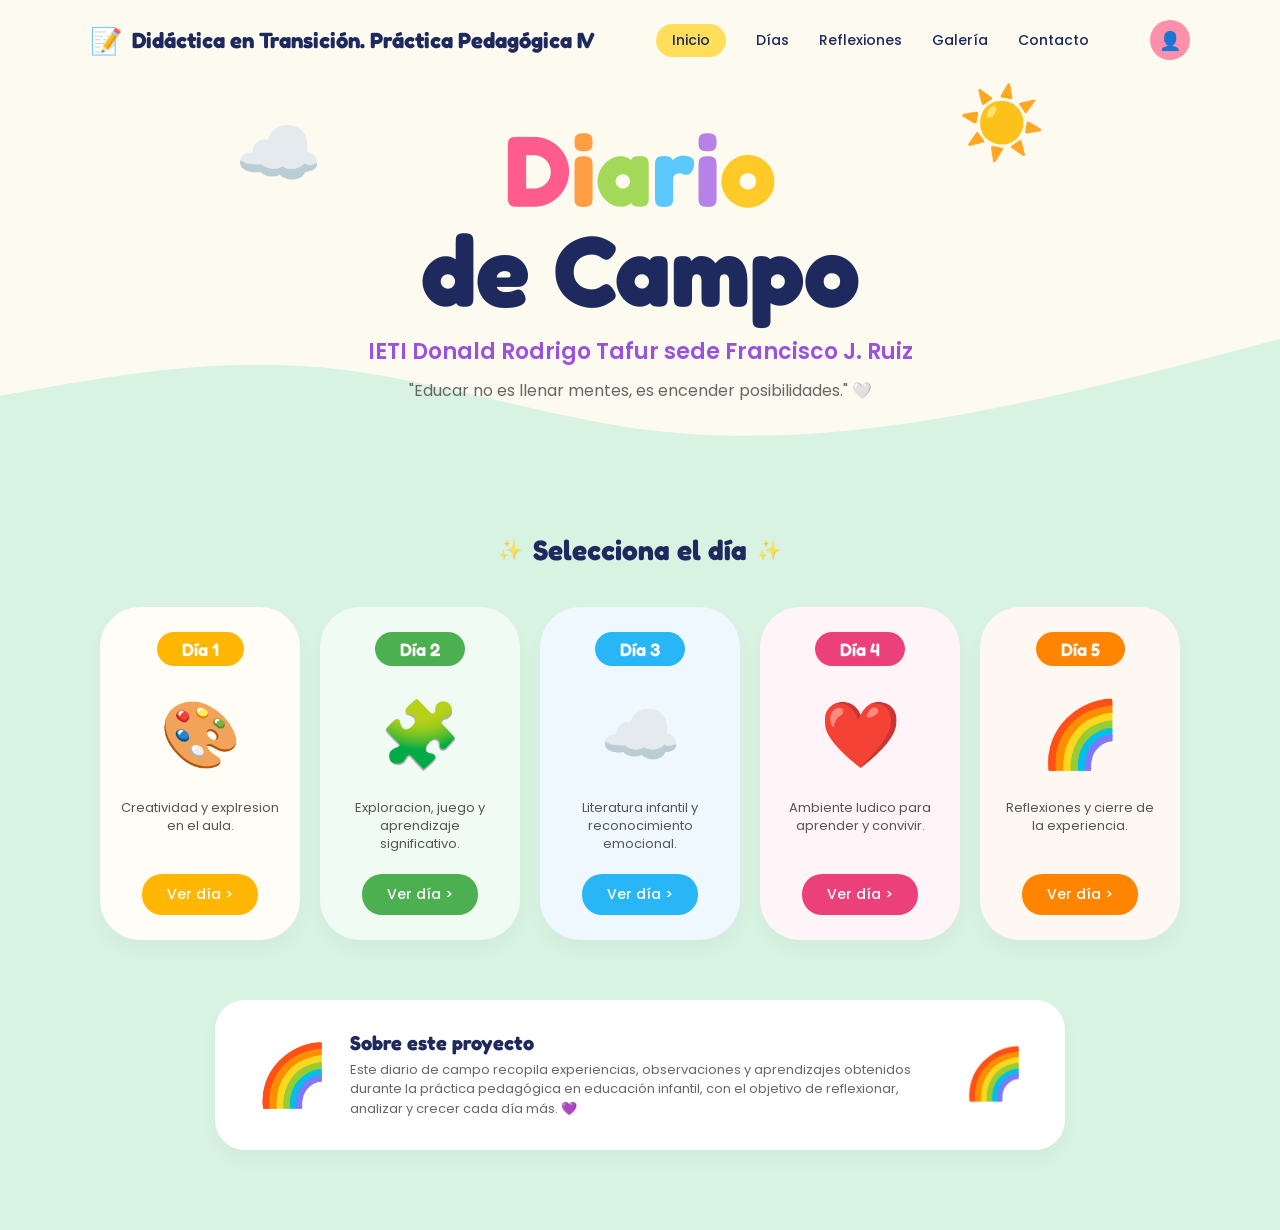
==== index.html @ 754f76d1 "Update index.html" ====
<!DOCTYPE html>
<html lang="es">
<head>
    <meta charset="UTF-8">
    <meta name="viewport" content="width=device-width, initial-scale=1.0">
    <title>Diario de Campo</title>

    <link href="https://fonts.googleapis.com/css2?family=Fredoka:wght@500;600;700&family=Poppins:wght@300;400;500;600&display=swap" rel="stylesheet">

    <style>
        /* ========================================= */
        /* RESET Y VARIABLES BASE                    */
        /* ========================================= */
        * {
            margin: 0;
            padding: 0;
            box-sizing: border-box;
        }

        body {
            font-family: 'Poppins', sans-serif;
            background-color: #d8f3e2; /* Verde suave del fondo inferior */
            color: #333;
            overflow-x: hidden;
        }

        /* ========================================= */
        /* SECCIÓN SUPERIOR (Fondo Crema)            */
        /* ========================================= */
        .top-section {
            background-color: #fdfaf0;
            position: relative;
            padding-bottom: 50px;
        }

        /* NAVEGACIÓN */
        .navbar {
            display: flex;
            justify-content: space-between;
            align-items: center;
            padding: 20px 50px;
            max-width: 1200px;
            margin: 0 auto;
        }

        .logo-nav {
            font-family: 'Fredoka', sans-serif;
            font-weight: 700;
            color: #1e2a5e;
            font-size: 22px;
            display: flex;
            align-items: center;
            gap: 10px;
        }

        .nav-links {
            display: flex;
            list-style: none;
            gap: 30px;
            align-items: center;
            font-size: 14px;
            font-weight: 500;
            color: #1e2a5e;
        }

        .nav-links li {
            cursor: pointer;
        }

        .nav-active {
            background-color: #ffde59;
            padding: 6px 16px;
            border-radius: 20px;
        }

        .profile-icon {
            background-color: #ff8fab;
            color: white;
            width: 40px;
            height: 40px;
            border-radius: 50%;
            display: flex;
            justify-content: center;
            align-items: center;
            font-size: 18px;
            cursor: pointer;
        }

        /* HERO - CABECERA */
        .hero {
            text-align: center;
            padding: 40px 20px 20px;
            position: relative;
            max-width: 900px;
            margin: 0 auto;
            z-index: 2;
        }

        .decor {
            position: absolute;
            font-size: 70px;
            user-select: none;
        }

        .cloud {
            top: 20px;
            left: 5%;
        }

        .sun {
            top: -10px;
            right: 5%;
        }

        .titulo-principal {
            font-family: 'Fredoka', sans-serif;
            font-size: 100px;
            font-weight: 700;
            line-height: 1;
            margin-bottom: 10px;
        }

        /* Colores de "Diario" */
        .titulo-principal span:nth-child(1) { color: #ff5c8d; } /* D */
        .titulo-principal span:nth-child(2) { color: #ff9e43; } /* i */
        .titulo-principal span:nth-child(3) { color: #a2d959; } /* a */
        .titulo-principal span:nth-child(4) { color: #5ac8fa; } /* r */
        .titulo-principal span:nth-child(5) { color: #b682e8; } /* i */
        .titulo-principal span:nth-child(6) { color: #ffca28; } /* o */

        .de-campo {
            display: block;
            color: #1e2a5e; /* Azul oscuro */
        }

        .subtitulo {
            color: #9b51e0;
            font-size: 22px;
            font-weight: 600;
            margin-top: 15px;
        }

        .frase {
            color: #666;
            font-size: 16px;
            margin-top: 10px;
        }

        /* ONDA (WAVE SVG) */
        .wave {
            position: absolute;
            bottom: -5px;
            left: 0;
            width: 100%;
            line-height: 0;
        }
        .wave svg {
            display: block;
            width: 100%;
            height: auto;
        }

        /* ========================================= */
        /* SECCIÓN INFERIOR (Fondo Verde Agua)       */
        /* ========================================= */
        .bottom-section {
            padding: 60px 20px;
            text-align: center;
        }

        .seccion-titulo {
            font-family: 'Fredoka', sans-serif;
            color: #1e2a5e;
            font-size: 28px;
            margin-bottom: 40px;
            display: flex;
            align-items: center;
            justify-content: center;
            gap: 10px;
        }
        .seccion-titulo::before, .seccion-titulo::after {
            content: "✨";
            font-size: 20px;
            opacity: 0.7;
        }

        /* GRID DE TARJETAS */
        .cards-container {
            display: flex;
            justify-content: center;
            gap: 20px;
            flex-wrap: wrap;
            max-width: 1100px;
            margin: 0 auto;
        }

        .card {
            background: white;
            border-radius: 40px;
            width: 200px;
            padding: 25px 20px;
            display: flex;
            flex-direction: column;
            align-items: center;
            box-shadow: 0 10px 20px rgba(0,0,0,0.03);
            transition: transform 0.3s;
        }

        .card:hover {
            transform: translateY(-8px);
        }

        .card-tag {
            font-family: 'Fredoka', sans-serif;
            font-size: 18px;
            font-weight: 600;
            color: white;
            padding: 6px 25px;
            border-radius: 20px;
            margin-bottom: 20px;
        }

        .card-icon {
            font-size: 65px;
            margin-bottom: 15px;
        }

        .card-text {
            font-size: 13px;
            color: #555;
            flex-grow: 1;
            margin-bottom: 20px;
            line-height: 1.4;
        }

        .btn {
            text-decoration: none;
            color: white;
            padding: 10px 25px;
            border-radius: 20px;
            font-weight: 500;
            font-size: 14px;
            transition: 0.2s;
        }

        /* COLORES ESPECÍFICOS DE CADA TARJETA */
        .c1 { background: #fffdf5; }
        .c1 .card-tag, .c1 .btn { background: #ffb703; }

        .c2 { background: #f0fbf4; }
        .c2 .card-tag, .c2 .btn { background: #4caf50; }

        .c3 { background: #f0f8ff; }
        .c3 .card-tag, .c3 .btn { background: #29b6f6; }

        .c4 { background: #fff5f8; }
        .c4 .card-tag, .c4 .btn { background: #ec407a; }

        .c5 { background: #fff8f2; }
        .c5 .card-tag, .c5 .btn { background: #ff8500; }

        /* ========================================= */
        /* CAJA DE INFORMACIÓN FINAL                 */
        /* ========================================= */
        .info-box {
            background: white;
            max-width: 850px;
            margin: 60px auto 20px;
            border-radius: 30px;
            padding: 30px 40px;
            display: flex;
            align-items: center;
            box-shadow: 0 10px 20px rgba(0,0,0,0.03);
            text-align: left;
            gap: 20px;
        }

        .info-box .icon-left { font-size: 60px; }
        .info-box .icon-right { font-size: 50px; }
        
        .info-content {
            flex-grow: 1;
        }

        .info-content h3 {
            color: #1e2a5e;
            font-family: 'Fredoka', sans-serif;
            font-size: 20px;
            margin-bottom: 5px;
        }

        .info-content p {
            color: #666;
            font-size: 13px;
            line-height: 1.5;
        }

        /* RESPONSIVE */
        @media(max-width: 768px) {
            .navbar { flex-direction: column; gap: 15px; }
            .titulo-principal { font-size: 60px; }
            .decor { display: none; }
            .info-box { flex-direction: column; text-align: center; }
        }
    </style>
</head>
<body>

    <div class="top-section">
        
        <nav class="navbar">
            <div class="logo-nav">
                <span style="font-size: 26px;">📝</span> Didáctica en Transición. Práctica Pedagógica IV
            </div>
            <ul class="nav-links">
                <li class="nav-active">Inicio</li>
                <li>Días</li>
                <li>Reflexiones</li>
                <li>Galería</li>
                <li>Contacto</li>
            </ul>
            <div class="profile-icon">👤</div>
        </nav>

        <div class="hero">
            <div class="decor cloud">☁️</div>
            <div class="decor sun">☀️</div>
            
            <h1 class="titulo-principal">
                <span>D</span><span>i</span><span>a</span><span>r</span><span>i</span><span>o</span>
                <span class="de-campo">de Campo</span>
            </h1>
            
            <p class="subtitulo"> IETI Donald Rodrigo Tafur sede Francisco J. Ruiz</p>
            <p class="frase">"Educar no es llenar mentes, es encender posibilidades." 🤍</p>
        </div>

        <div class="wave">
            <svg xmlns="http://www.w3.org/2000/svg" viewBox="0 0 1440 220">
                <path fill="#d8f3e2" fill-opacity="1" d="M0,128L60,117.3C120,107,240,85,360,96C480,107,600,149,720,165.3C840,181,960,171,1080,149.3C1200,128,1320,96,1380,80L1440,64L1440,320L1380,320C1320,320,1200,320,1080,320C960,320,840,320,720,320C600,320,480,320,360,320C240,320,120,320,60,320L0,320Z"></path>
            </svg>
        </div>
    </div>

    <div class="bottom-section">
        
        <h2 class="seccion-titulo">Selecciona el día</h2>

        <div class="cards-container">
            
            <div class="card c1">
                <div class="card-tag">Día 1</div>
                <div class="card-icon">🎨</div>
                <p class="card-text">Creatividad y explresion en el aula.</p>
                <a href="dia1.html" class="btn">Ver día ></a>
            </div>

            <div class="card c2">
                <div class="card-tag">Día 2</div>
                <div class="card-icon">🧩</div>
                <p class="card-text">Exploracion, juego y aprendizaje significativo.</p>
                <a href="dia2.html" class="btn">Ver día ></a>
            </div>

            <div class="card c3">
                <div class="card-tag">Día 3</div>
                <div class="card-icon">☁️</div>
                <p class="card-text">Literatura infantil y reconocimiento emocional.</p>
                <a href="dia3.html" class="btn">Ver día ></a>
            </div>

            <div class="card c4">
                <div class="card-tag">Día 4</div>
                <div class="card-icon">❤️</div>
                <p class="card-text">Ambiente ludico para aprender y convivir.</p>
                <a href="dia4.html" class="btn">Ver día ></a>
            </div>

            <div class="card c5">
                <div class="card-tag">Día 5</div>
                <div class="card-icon">🌈</div>
                <p class="card-text">Reflexiones y cierre de la experiencia.</p>
                <a href="dia5.html" class="btn">Ver día ></a>
            </div>

        </div>

        <div class="info-box">
            <div class="icon-left">🌈 </div>
            <div class="info-content">
                <h3>Sobre este proyecto</h3>
                <p>Este diario de campo recopila experiencias, observaciones y aprendizajes obtenidos durante la práctica pedagógica en educación infantil, con el objetivo de reflexionar, analizar y crecer cada día más. 💜</p>
            </div>
            <div class="icon-right">🌈</div>
        </div>

    </div>

</body>
</html>
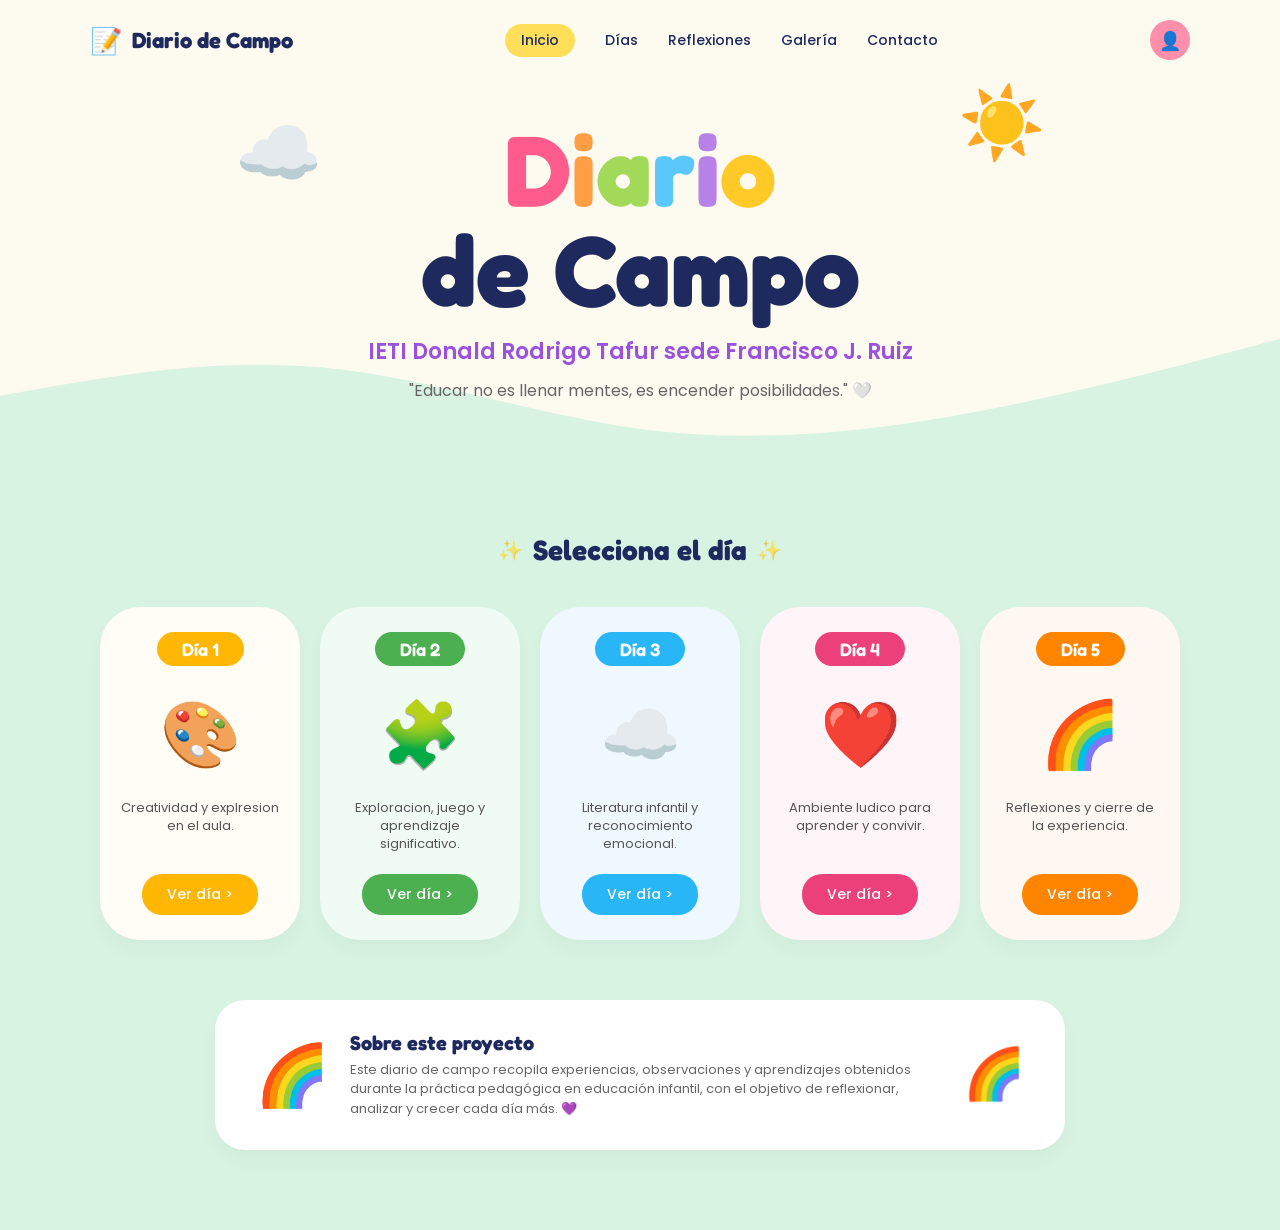
==== commit e4eb5ac4: "Update index.html" ====
--- a/index.html
+++ b/index.html
@@ -3,7 +3,8 @@
 <head>
     <meta charset="UTF-8">
     <meta name="viewport" content="width=device-width, initial-scale=1.0">
-    <title>Diario de Campo</title>
+    <title>Didáctica en Transición.
+        Práctica Pedagógica IV</title>
 
     <link href="https://fonts.googleapis.com/css2?family=Fredoka:wght@500;600;700&family=Poppins:wght@300;400;500;600&display=swap" rel="stylesheet">
 
@@ -310,7 +311,7 @@
         
         <nav class="navbar">
             <div class="logo-nav">
-                <span style="font-size: 26px;">📝</span> Didáctica en Transición. Práctica Pedagógica IV
+                <span style="font-size: 26px;">📝</span> Diario de Campo
             </div>
             <ul class="nav-links">
                 <li class="nav-active">Inicio</li>
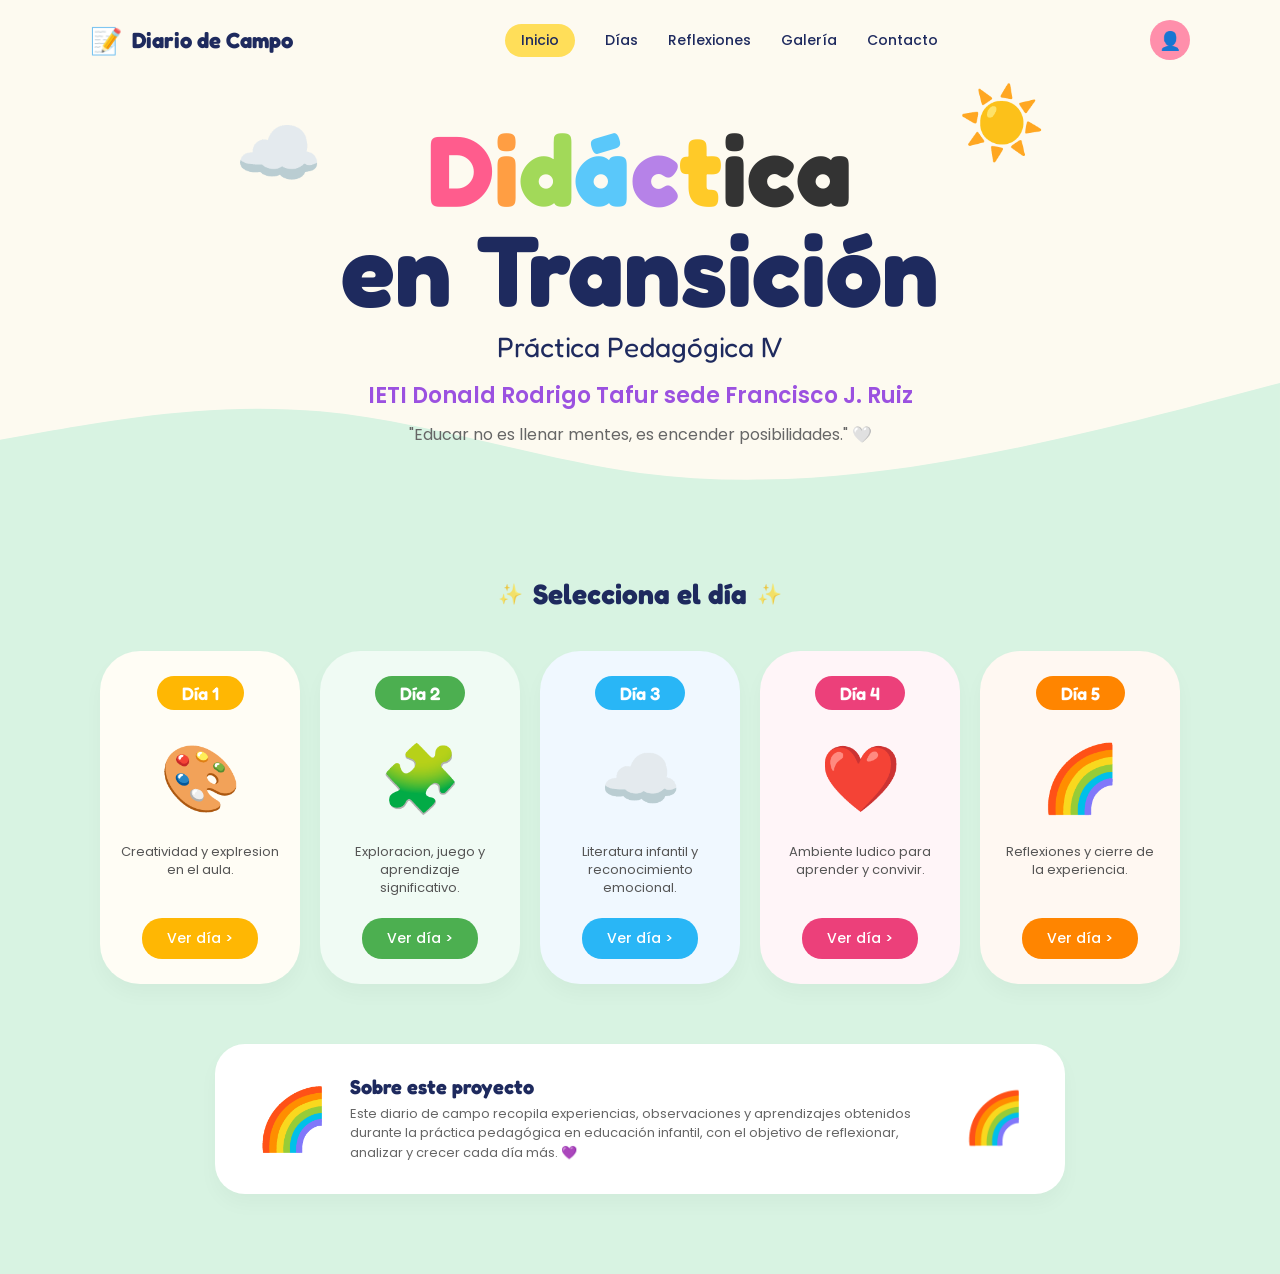
==== commit b8e452c4: "Update index.html" ====
--- a/index.html
+++ b/index.html
@@ -3,8 +3,7 @@
 <head>
     <meta charset="UTF-8">
     <meta name="viewport" content="width=device-width, initial-scale=1.0">
-    <title>Didáctica en Transición.
-        Práctica Pedagógica IV</title>
+    <title>Diario de Campo</title>
 
     <link href="https://fonts.googleapis.com/css2?family=Fredoka:wght@500;600;700&family=Poppins:wght@300;400;500;600&display=swap" rel="stylesheet">
 
@@ -327,10 +326,14 @@
             <div class="decor cloud">☁️</div>
             <div class="decor sun">☀️</div>
             
-            <h1 class="titulo-principal">
-                <span>D</span><span>i</span><span>a</span><span>r</span><span>i</span><span>o</span>
-                <span class="de-campo">de Campo</span>
-            </h1>
+           <h1 class="titulo-principal">
+    <span>D</span><span>i</span><span>d</span><span>á</span><span>c</span><span>t</span><span>i</span><span>c</span><span>a</span>
+    <span class="de-campo">en Transición</span>
+</h1>
+
+<p style="font-family:'Fredoka', sans-serif; font-size:28px; color:#1e2a5e; margin-top:10px;">
+    Práctica Pedagógica IV
+</p>
             
             <p class="subtitulo"> IETI Donald Rodrigo Tafur sede Francisco J. Ruiz</p>
             <p class="frase">"Educar no es llenar mentes, es encender posibilidades." 🤍</p>
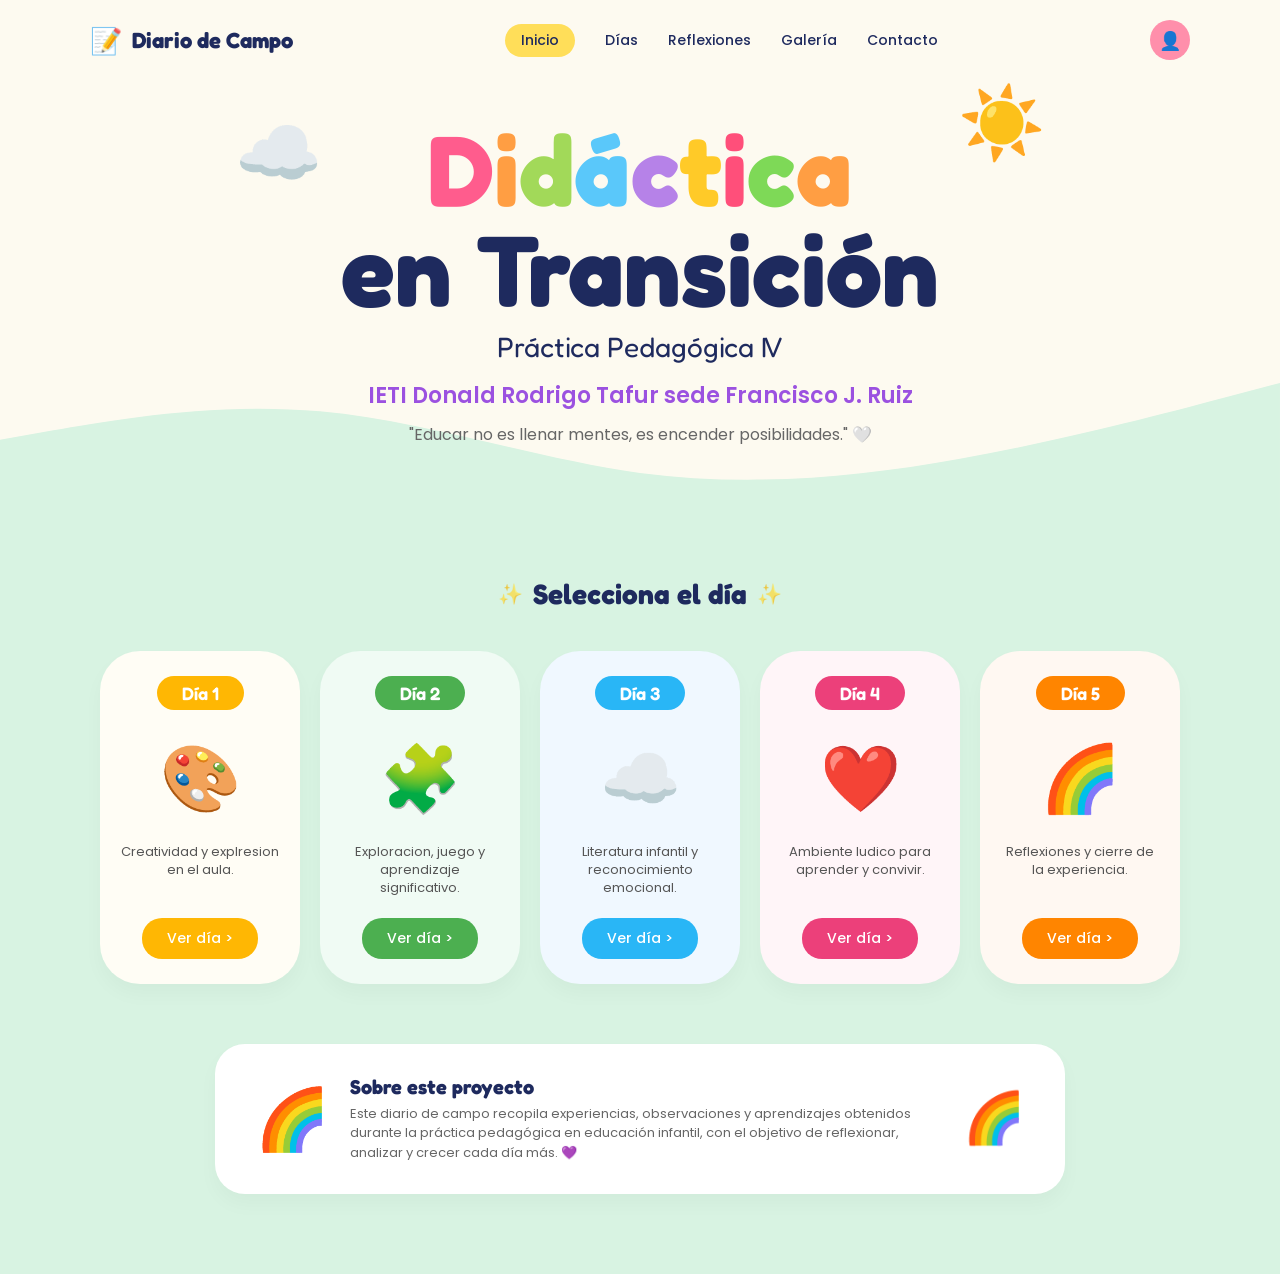
==== commit 36861e57: "Update index.html" ====
--- a/index.html
+++ b/index.html
@@ -122,11 +122,15 @@
 
         /* Colores de "Diario" */
         .titulo-principal span:nth-child(1) { color: #ff5c8d; } /* D */
-        .titulo-principal span:nth-child(2) { color: #ff9e43; } /* i */
-        .titulo-principal span:nth-child(3) { color: #a2d959; } /* a */
-        .titulo-principal span:nth-child(4) { color: #5ac8fa; } /* r */
-        .titulo-principal span:nth-child(5) { color: #b682e8; } /* i */
-        .titulo-principal span:nth-child(6) { color: #ffca28; } /* o */
+.titulo-principal span:nth-child(2) { color: #ff9e43; } /* i */
+.titulo-principal span:nth-child(3) { color: #a2d959; } /* d */
+.titulo-principal span:nth-child(4) { color: #5ac8fa; } /* á */
+.titulo-principal span:nth-child(5) { color: #b682e8; } /* c */
+.titulo-principal span:nth-child(6) { color: #ffca28; } /* t */
+.titulo-principal span:nth-child(7) { color: #ff4f7a; } /* i */
+.titulo-principal span:nth-child(8) { color: #7ed957; } /* c */
+.titulo-principal span:nth-child(9) { color: #ff9e43; } /* a */
+        
 
         .de-campo {
             display: block;
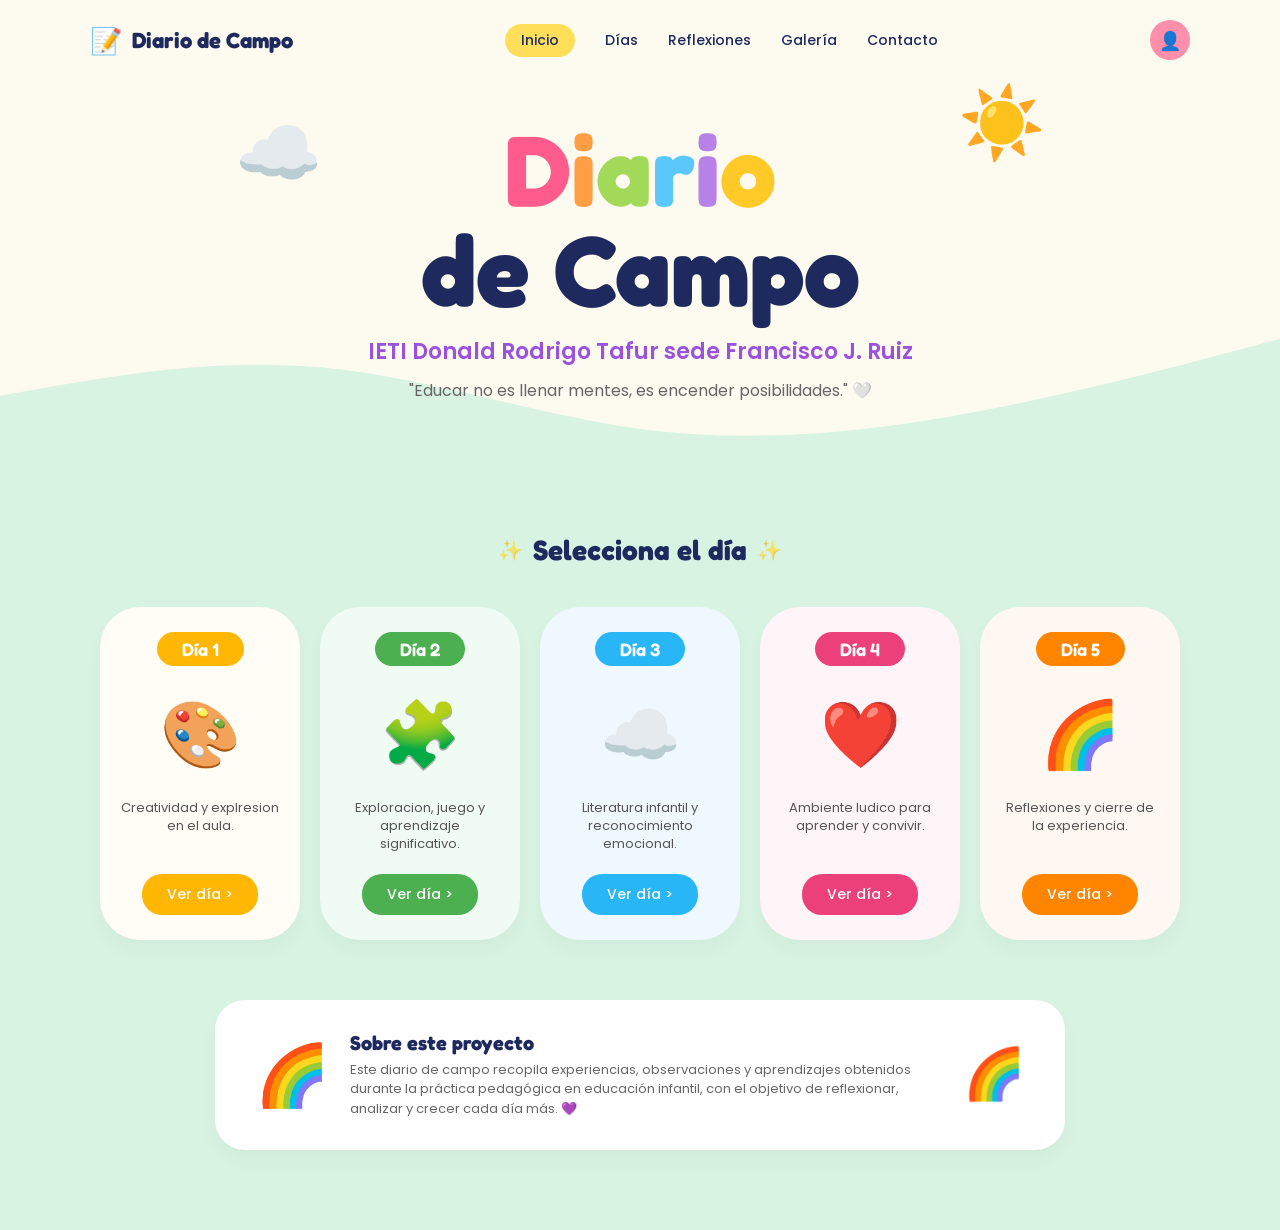
==== commit 1c7f5432: "Update index.html" ====
--- a/index.html
+++ b/index.html
@@ -122,15 +122,11 @@
 
         /* Colores de "Diario" */
         .titulo-principal span:nth-child(1) { color: #ff5c8d; } /* D */
-.titulo-principal span:nth-child(2) { color: #ff9e43; } /* i */
-.titulo-principal span:nth-child(3) { color: #a2d959; } /* d */
-.titulo-principal span:nth-child(4) { color: #5ac8fa; } /* á */
-.titulo-principal span:nth-child(5) { color: #b682e8; } /* c */
-.titulo-principal span:nth-child(6) { color: #ffca28; } /* t */
-.titulo-principal span:nth-child(7) { color: #ff4f7a; } /* i */
-.titulo-principal span:nth-child(8) { color: #7ed957; } /* c */
-.titulo-principal span:nth-child(9) { color: #ff9e43; } /* a */
-        
+        .titulo-principal span:nth-child(2) { color: #ff9e43; } /* i */
+        .titulo-principal span:nth-child(3) { color: #a2d959; } /* a */
+        .titulo-principal span:nth-child(4) { color: #5ac8fa; } /* r */
+        .titulo-principal span:nth-child(5) { color: #b682e8; } /* i */
+        .titulo-principal span:nth-child(6) { color: #ffca28; } /* o */
 
         .de-campo {
             display: block;
@@ -330,14 +326,10 @@
             <div class="decor cloud">☁️</div>
             <div class="decor sun">☀️</div>
             
-           <h1 class="titulo-principal">
-    <span>D</span><span>i</span><span>d</span><span>á</span><span>c</span><span>t</span><span>i</span><span>c</span><span>a</span>
-    <span class="de-campo">en Transición</span>
-</h1>
-
-<p style="font-family:'Fredoka', sans-serif; font-size:28px; color:#1e2a5e; margin-top:10px;">
-    Práctica Pedagógica IV
-</p>
+            <h1 class="titulo-principal">
+                <span>D</span><span>i</span><span>a</span><span>r</span><span>i</span><span>o</span>
+                <span class="de-campo">de Campo</span>
+            </h1>
             
             <p class="subtitulo"> IETI Donald Rodrigo Tafur sede Francisco J. Ruiz</p>
             <p class="frase">"Educar no es llenar mentes, es encender posibilidades." 🤍</p>
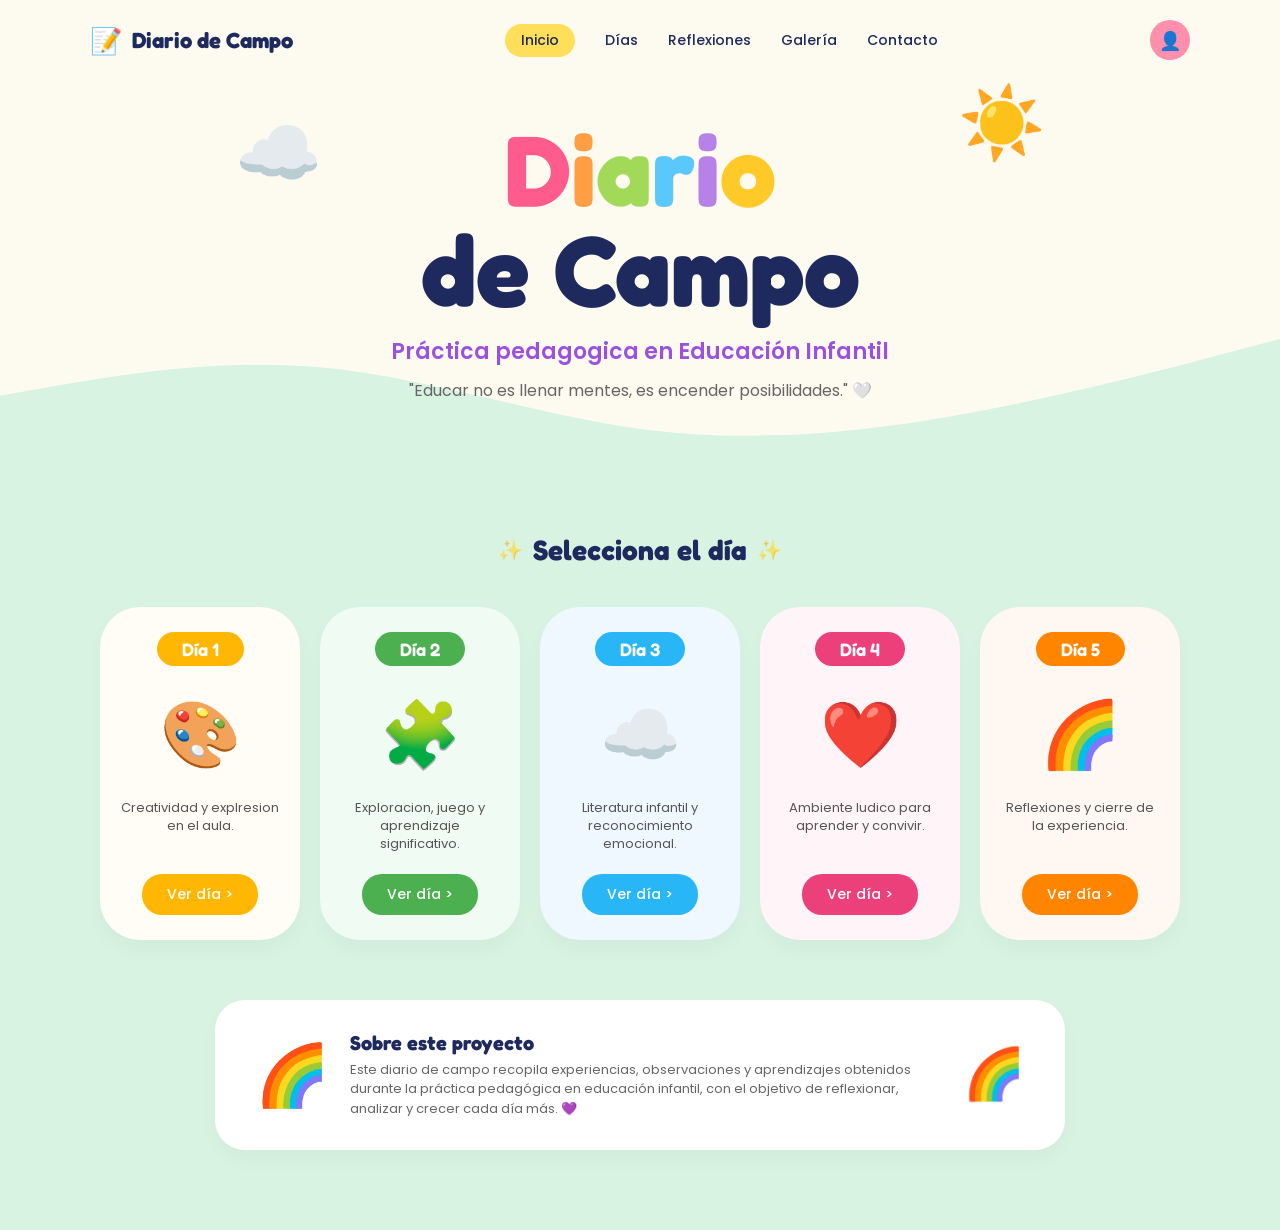
==== commit d87efea9: "Update index.html" ====
--- a/index.html
+++ b/index.html
@@ -331,7 +331,7 @@
                 <span class="de-campo">de Campo</span>
             </h1>
             
-            <p class="subtitulo"> IETI Donald Rodrigo Tafur sede Francisco J. Ruiz</p>
+            <p class="subtitulo">Práctica pedagogica en Educación Infantil</p>
             <p class="frase">"Educar no es llenar mentes, es encender posibilidades." 🤍</p>
         </div>
 
